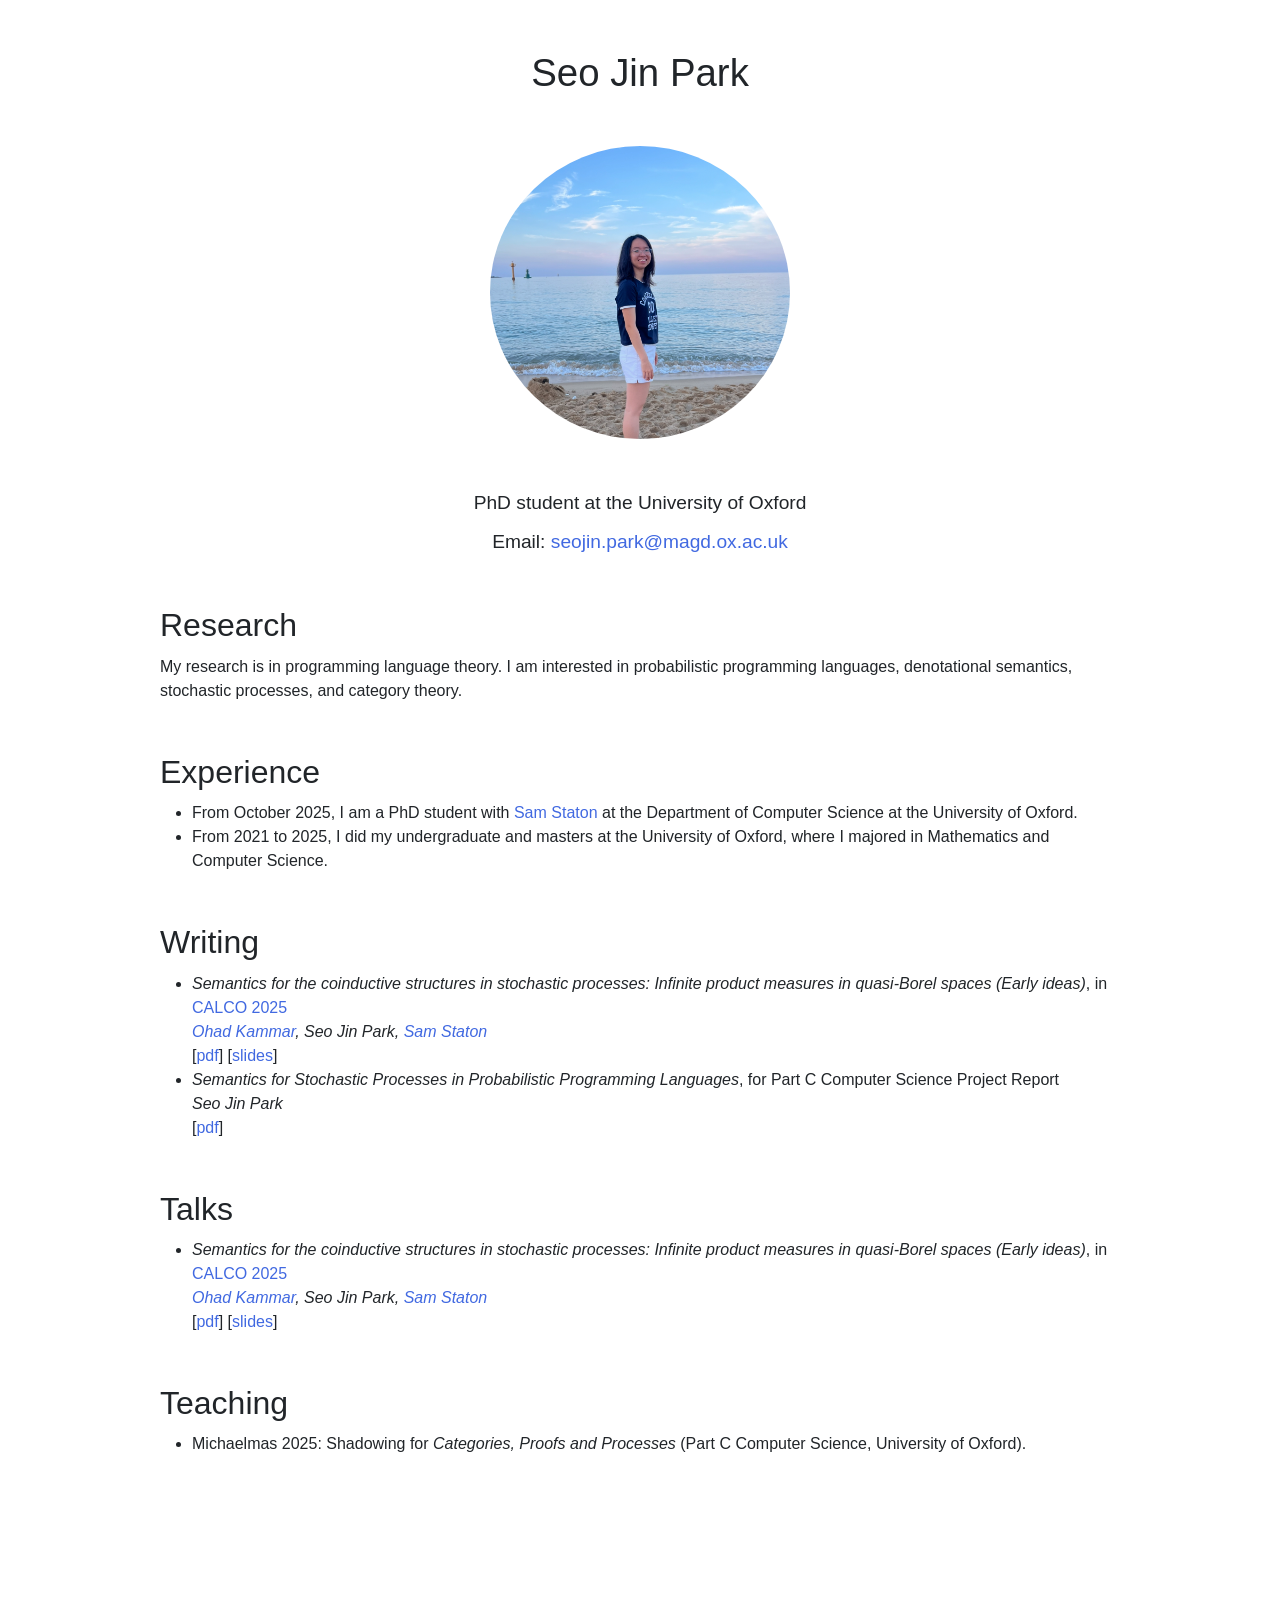
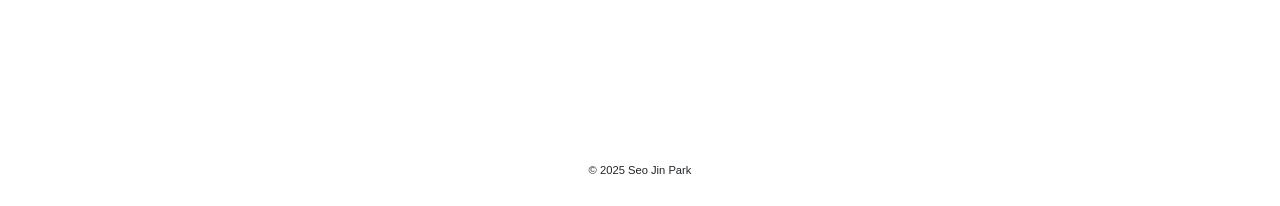
==== index.html @ 8444bc8a "updates" ====
<!DOCTYPE html>
<html lang="en" dir="ltr">
    <head>
        <meta charset="utf-8">
        <meta name="viewport" content="width=device-width, initial-scale=1">
        <link href="https://cdn.jsdelivr.net/npm/bootstrap@5.1.3/dist/css/bootstrap.min.css" rel="stylesheet">
        <script src="https://cdn.jsdelivr.net/npm/bootstrap@5.1.3/dist/js/bootstrap.bundle.min.js"></script>
        <title>Seo Jin Park</title>
        <link rel="stylesheet" href="style.css">
    </head>
    <body>
        <div class="wrapper">
            <h1>Seo Jin Park</h1>
            <img src="images/profile.jpeg" width="300">
            <p>PhD student at the University of Oxford</p>
            <p>Email: <a href="seojin.park@magd.ox.ac.uk">seojin.park@magd.ox.ac.uk</a></p>
        </div>
        <div class="bodystuff">
            <h2>Research</h2>
            <p>My research is in programming language theory. I am interested in probabilistic programming languages, denotational semantics, stochastic processes, and category theory.</p>
            <h2>Experience</h2>
            <ul>
                <li>From October 2025, I am a PhD student with <a href="https://www.cs.ox.ac.uk/people/samuel.staton/main.html">Sam Staton</a> at the Department of Computer Science at the University of Oxford.</li>
                <li>From 2021 to 2025, I did my undergraduate and masters at the University of Oxford, where I majored in Mathematics and Computer Science.</li>
            </ul>

            <h2>Writing</h2>
            <ul>
                <li><i>Semantics for the coinductive structures in stochastic processes: Infinite product measures in quasi-Borel spaces (Early ideas)</i>, in <a href="https://www.coalg.org/calco-mfps-2025/calco/">CALCO 2025</a><br>
                    <i><a href="https://denotational.co.uk/">Ohad Kammar</a>, Seo Jin Park, <a href="https://www.cs.ox.ac.uk/people/samuel.staton/main.html">Sam Staton</a></i> <br>
                    &#091<a href="files/paper_16.pdf">pdf</a>&#093 &#091<a href="files/June16_1700_SeojinPark.pdf">slides</a>&#093
                </li>
                <li><i>Semantics for Stochastic Processes in Probabilistic Programming Languages</i>, for Part C Computer Science Project Report<br>
                    <i>Seo Jin Park</i> <br>
                    &#091<a href="">pdf</a>&#093
                </li>
            </ul>

            <h2>Talks</h2>
            <ul>
                <li><i>Semantics for the coinductive structures in stochastic processes: Infinite product measures in quasi-Borel spaces (Early ideas)</i>, in <a href="https://www.coalg.org/calco-mfps-2025/calco/">CALCO 2025</a><br>
                    <i><a href="https://denotational.co.uk/">Ohad Kammar</a>, Seo Jin Park, <a href="https://www.cs.ox.ac.uk/people/samuel.staton/main.html">Sam Staton</a></i> <br>
                    &#091<a href="files/paper_16.pdf">pdf</a>&#093 &#091<a href="files/June16_1700_SeojinPark.pdf">slides</a>&#093
                </li>
            </ul>

            <h2>Teaching</h2>
            <ul>
                <li>
                    Michaelmas 2025: Shadowing for <i>Categories, Proofs and Processes</i> (Part C Computer Science, University of Oxford).
                </li>
            </ul>

        </div>
        <footer>
            <p class="copyright">© 2025 Seo Jin Park</p>
        </footer>

    </body>
</html>
---- style.css ----
body *{
    font-family: Helvetica;
  }
  
  h1, h2, h3, h4, h5{
      font-weight: normal;
      margin: 0;
      text-transform: capitalize;
  }

  div.wrapper img {
    border-radius: 50%;
    display: block;
    margin: auto;
    margin-bottom: 50px;
  }
  
  .wrapper{
    max-width : 960px;
    margin: 0 auto;
    margin-bottom: 50px;
  }
  
  div.wrapper h2{
    margin: 10px auto;
    font-size: 2.4em;
  }
  div.wrapper h1{
    text-align: center;
    margin: 50px auto;
    font-size: 2.4em;
  }
  div.wrapper p{
    text-align: center;
    margin: 10px auto;
    font-size: 1.2em;
  }

  div.wrapper a:link {
    color: royalblue;
    text-decoration: none;
  }
  div.wrapper a:visited {
    color: royalblue;
    text-decoration: none;
  }

  div.bodystuff a:link {
    color: royalblue;
    text-decoration: none;
  }
  div.bodystuff a:visited {
    color: royalblue;
    text-decoration: none;
  }




  .bodystuff{
    max-width : 960px;
    margin: 0 auto;
    margin-bottom: 50px;
  }

  div.bodystuff h2{
    margin: 10px auto;
    font-size: 2.0em;
  }

  div.bodystuff p{
    margin: 10px auto;
    margin-bottom: 50px;
  }

  div.bodystuff ul{
    margin: 10px auto;
    margin-bottom: 50px;
  }
  
  
  nav{
    justify-self: end;
  }
  
  nav li{
    display: inline-block;
    margin-left: 20px
  }
  
  nav button{
    background: none;
    color: black;
    cursor: pointer;
    border: 0;
    font-size: 1em
  
  }
  
  
  .site-form{
    margin-top: 60px;
    border: 1px solid #00dba0;
    padding: 20px
  }
  
  
  .site-form input, .site-form textarea{
    display: block;
    margin: 20px 0 0 0;
    padding: 10px;
  }
  
  a.highlight{
    border: 1px solid #00dba0;
    padding: 10px;
    border-radius: 4px;
    color: #00dba0;
  }
  
  .helptext, .helptext ul{
    margin: 0 auto 20px;
    color: #bbb;
    font-size: 0.9em;
    display: block;
  }
  
  .errorlist li{
    padding: 10px;
    list-style-type: none;
    border: 1px solid #ff5722;
    color: #ff5722;
    margin: 10px 0;
  }
  
  .errorlist{
    padding: 0;
  }
  
  .site-form input[type="submit"]{
    margin: 0px;
    padding: 0;
    position: relative;
  }
  .logout-link button.logout{
    padding:0;
    position:relative;
    margin-top: 7px;
  }
  
  
  a:link {
    color: #000;
    text-decoration: none;
  }
  a:visited {
    color: #000;
    text-decoration: none;
  }
  
  .solved_circle {
    width: 20px;
    height: 20px;
    -webkit-border-radius: 25px;
    -moz-border-radius: 25px;
    border-radius: 25px;
    background: green;
    float: left;
    margin-right: 10px;
    margin-left: 10px;
  }
  
  .unsolved_circle {
    width: 20px;
    height: 20px;
    -webkit-border-radius: 25px;
    -moz-border-radius: 25px;
    border-radius: 25px;
    background: red;
    float: left;
    margin-right: 10px;
    margin-left: 10px;
  }
  
  .topic_name{
    text-transform: capitalize;
  }
  
  
  
  td.solved_question{
    color: green;
  }
  td.unsolved_question{
    color:red
  }
  
  .correct {
    padding: 10px;
    border: 1px solid green;
    position: relative;
    padding-bottom: 40px;
  }
  .incorrect {
    padding: 10px;
    border: 1px solid red;
    position: relative;
  }
  
  .correct_text{
    color: green;
  }
  .incorrect_text{
    color: red;
  }
  
  .form-inline{
    max-width: 200px;
  }
  
  .navbar-text{
    text-align: right;
  }
  
  .table{
    max-width: 700px;
    float:left;
  }
  .topics-menu{
    margin-left:10px;
  
    float:right;
    position:sticky;
    top:20px;
  }
  .list-group-item{
    text-transform: capitalize;
  }
  .chosen-topic{
    color: red;
  }
  .progress{
    max-width: 900px;
  }
  
  .pagination{
    width: 100%;
  }
  
  .search_results{
    width:100%;
  }
  
  .solution-link{
    color: blue;
  }

  footer {
    position: relative;
    height: 300px;
    width: 100%;
  }

  p.copyright {
    position: absolute;
    width: 100%;
    line-height: 40px;
    font-size: 0.7em;
    text-align: center;
    bottom:0;
  }
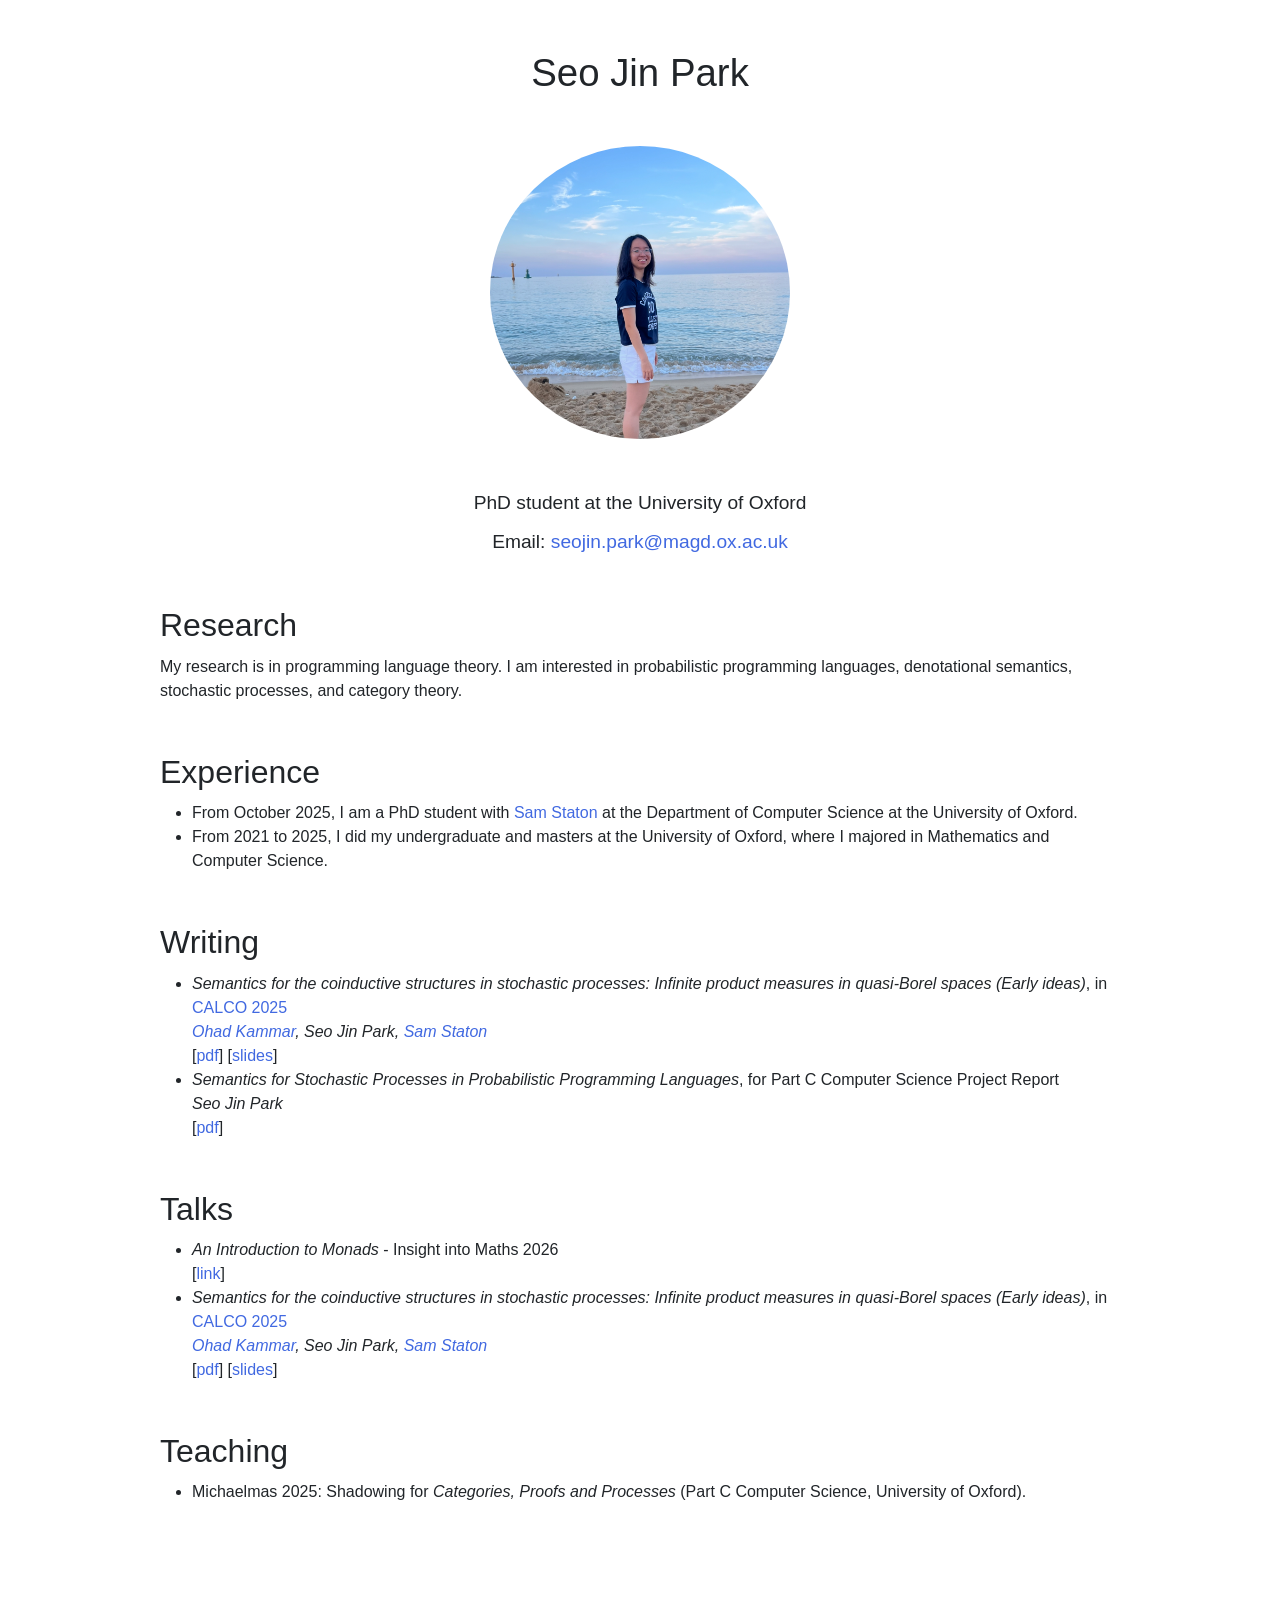
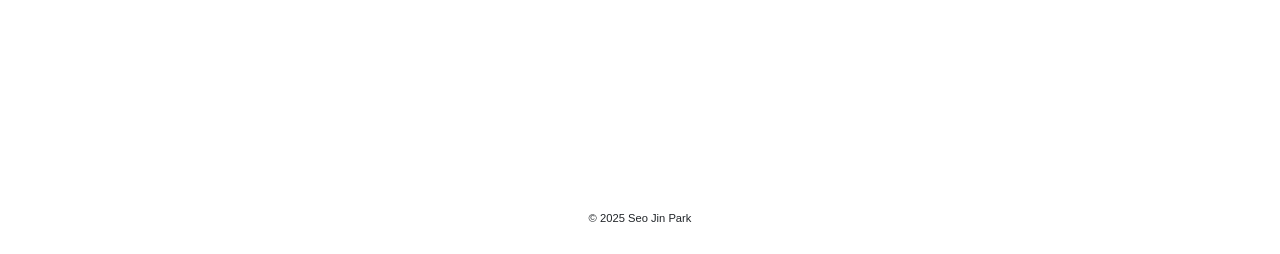
==== commit 99898656: "added insight into maths talk" ====
--- a/index.html
+++ b/index.html
@@ -38,6 +38,9 @@
 
             <h2>Talks</h2>
             <ul>
+                <li><i>An Introduction to Monads</i> - Insight into Maths 2026 <br>
+                    &#091<a href="https://www.youtube.com/watch?v=GMJ-UrnAQaE">link</a>&#093
+                </li>
                 <li><i>Semantics for the coinductive structures in stochastic processes: Infinite product measures in quasi-Borel spaces (Early ideas)</i>, in <a href="https://www.coalg.org/calco-mfps-2025/calco/">CALCO 2025</a><br>
                     <i><a href="https://denotational.co.uk/">Ohad Kammar</a>, Seo Jin Park, <a href="https://www.cs.ox.ac.uk/people/samuel.staton/main.html">Sam Staton</a></i> <br>
                     &#091<a href="files/paper_16.pdf">pdf</a>&#093 &#091<a href="files/June16_1700_SeojinPark.pdf">slides</a>&#093
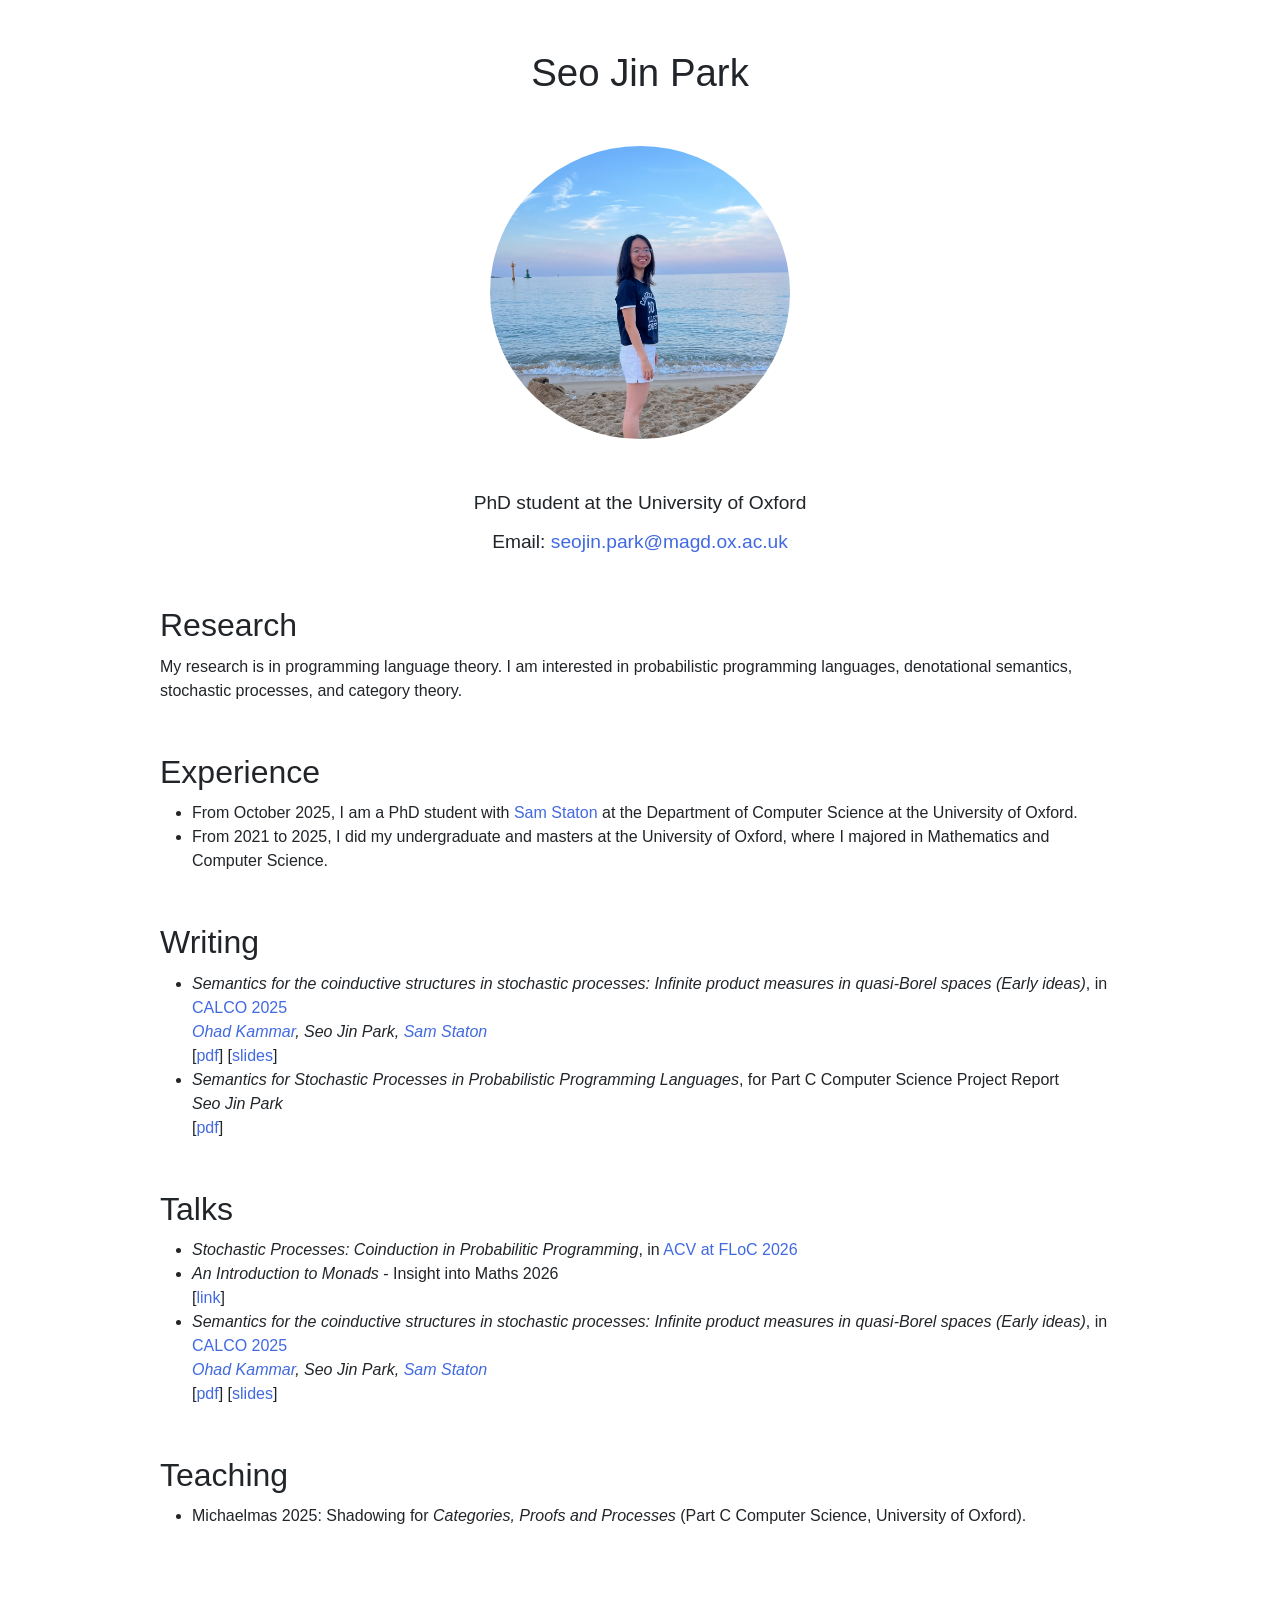
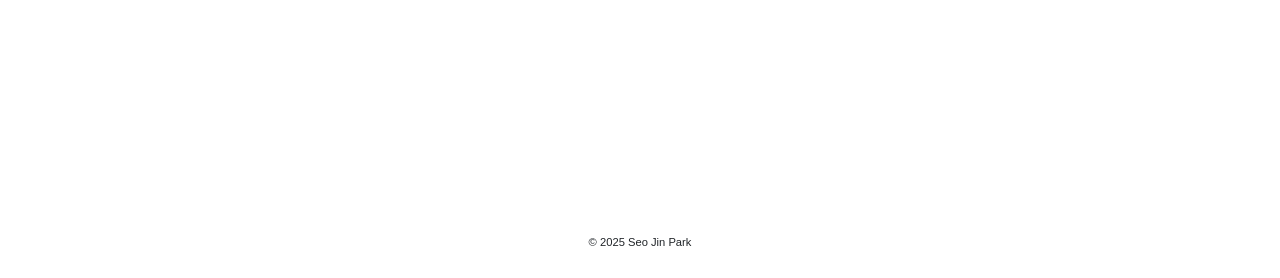
==== commit 48b98b3e: "updated acv" ====
--- a/index.html
+++ b/index.html
@@ -38,6 +38,8 @@
 
             <h2>Talks</h2>
             <ul>
+                <li><i>Stochastic Processes: Coinduction in Probabilitic Programming</i>, in <a href="https://acv-ws.github.io/2026/">ACV at FLoC 2026</a>
+                </li>
                 <li><i>An Introduction to Monads</i> - Insight into Maths 2026 <br>
                     &#091<a href="https://www.youtube.com/watch?v=GMJ-UrnAQaE">link</a>&#093
                 </li>
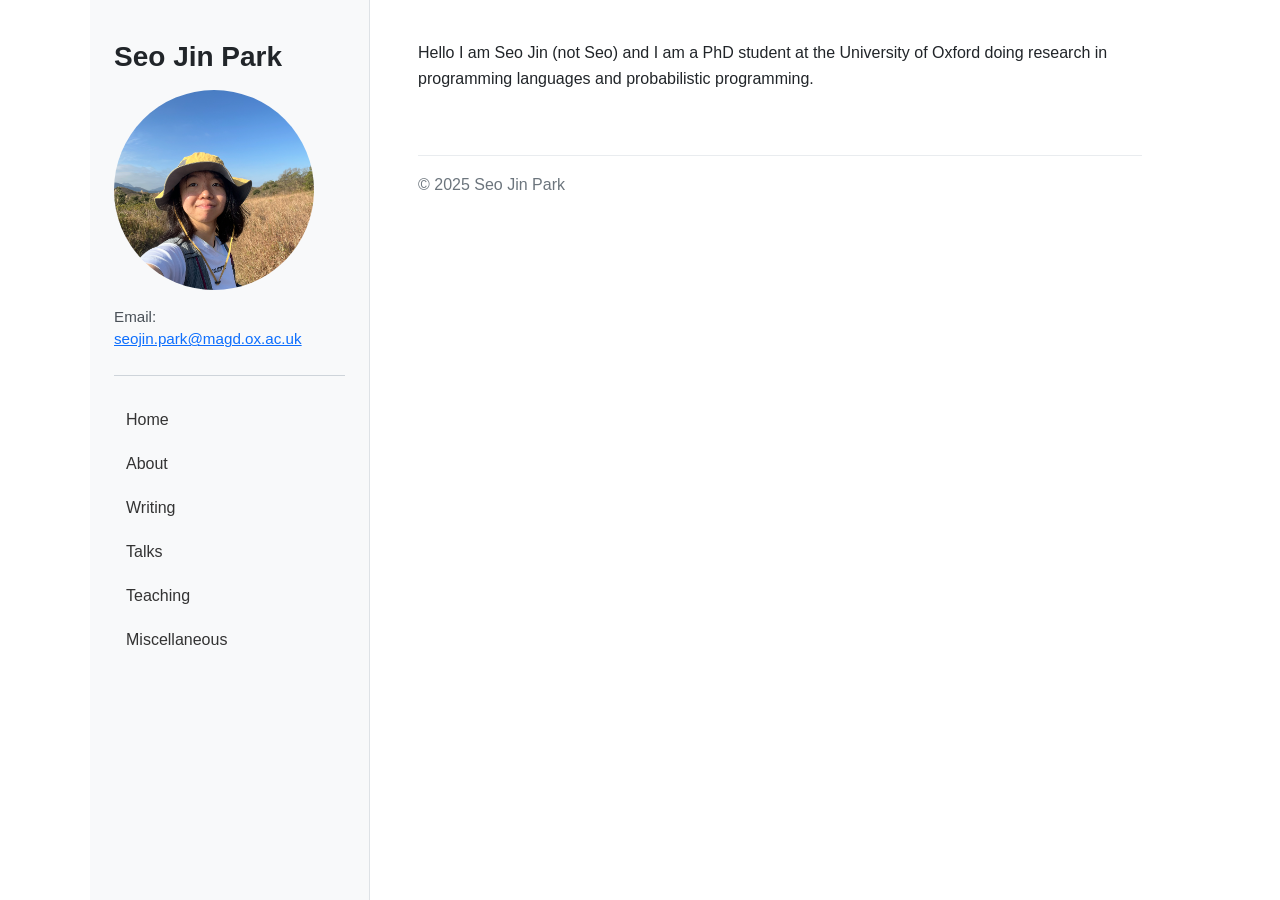
==== commit 15ef0d0d: "home to index" ====
--- a/index.html
+++ b/index.html
@@ -6,60 +6,42 @@
         <link href="https://cdn.jsdelivr.net/npm/bootstrap@5.1.3/dist/css/bootstrap.min.css" rel="stylesheet">
         <script src="https://cdn.jsdelivr.net/npm/bootstrap@5.1.3/dist/js/bootstrap.bundle.min.js"></script>
         <title>Seo Jin Park</title>
+        <meta name="google-site-verification" content="sDeYy9p9vc_cwOv38w6abK2fDcySjNankZboPrDuh5E" />
         <link rel="stylesheet" href="style.css">
     </head>
     <body>
-        <div class="wrapper">
-            <h1>Seo Jin Park</h1>
-            <img src="images/profile.jpeg" width="300">
-            <p>PhD student at the University of Oxford</p>
-            <p>Email: <a href="seojin.park@magd.ox.ac.uk">seojin.park@magd.ox.ac.uk</a></p>
-        </div>
-        <div class="bodystuff">
-            <h2>Research</h2>
-            <p>My research is in programming language theory. I am interested in probabilistic programming languages, denotational semantics, stochastic processes, and category theory.</p>
-            <h2>Experience</h2>
-            <ul>
-                <li>From October 2025, I am a PhD student with <a href="https://www.cs.ox.ac.uk/people/samuel.staton/main.html">Sam Staton</a> at the Department of Computer Science at the University of Oxford.</li>
-                <li>From 2021 to 2025, I did my undergraduate and masters at the University of Oxford, where I majored in Mathematics and Computer Science.</li>
-            </ul>
+        <!-- 1. Enclose everything in layout-container (Controls side margins and centering) -->
+        <div class="layout-container">
+            
+            <!-- Left Sidebar -->
+            <nav class="sidebar">
+                <div class="profile-section">
+                    <h1>Seo Jin Park</h1>
+                    <img src="images/profile.jpeg" alt="Seo Jin Park" class="profile-img">
+                    <p>Email: <a href="mailto:seojin.park@magd.ox.ac.uk">seojin.park@magd.ox.ac.uk</a></p>
+                </div>
 
-            <h2>Writing</h2>
-            <ul>
-                <li><i>Semantics for the coinductive structures in stochastic processes: Infinite product measures in quasi-Borel spaces (Early ideas)</i>, in <a href="https://www.coalg.org/calco-mfps-2025/calco/">CALCO 2025</a><br>
-                    <i><a href="https://denotational.co.uk/">Ohad Kammar</a>, Seo Jin Park, <a href="https://www.cs.ox.ac.uk/people/samuel.staton/main.html">Sam Staton</a></i> <br>
-                    &#091<a href="files/paper_16.pdf">pdf</a>&#093 &#091<a href="files/June16_1700_SeojinPark.pdf">slides</a>&#093
-                </li>
-                <li><i>Semantics for Stochastic Processes in Probabilistic Programming Languages</i>, for Part C Computer Science Project Report<br>
-                    <i>Seo Jin Park</i> <br>
-                    &#091<a href="">pdf</a>&#093
-                </li>
-            </ul>
+                <hr>
 
-            <h2>Talks</h2>
-            <ul>
-                <li><i>Stochastic Processes: Coinduction in Probabilitic Programming</i>, in <a href="https://acv-ws.github.io/2026/">ACV at FLoC 2026</a>
-                </li>
-                <li><i>An Introduction to Monads</i> - Insight into Maths 2026 <br>
-                    &#091<a href="https://www.youtube.com/watch?v=GMJ-UrnAQaE">link</a>&#093
-                </li>
-                <li><i>Semantics for the coinductive structures in stochastic processes: Infinite product measures in quasi-Borel spaces (Early ideas)</i>, in <a href="https://www.coalg.org/calco-mfps-2025/calco/">CALCO 2025</a><br>
-                    <i><a href="https://denotational.co.uk/">Ohad Kammar</a>, Seo Jin Park, <a href="https://www.cs.ox.ac.uk/people/samuel.staton/main.html">Sam Staton</a></i> <br>
-                    &#091<a href="files/paper_16.pdf">pdf</a>&#093 &#091<a href="files/June16_1700_SeojinPark.pdf">slides</a>&#093
-                </li>
-            </ul>
+                <ul class="nav flex-column sidebar-nav">
+                    <li class="nav-item"><a class="nav-link" href="index.html">Home</a></li>
+                    <li class="nav-item"><a class="nav-link" href="about.html">About</a></li>
+                    <li class="nav-item"><a class="nav-link" href="writing.html">Writing</a></li>
+                    <li class="nav-item"><a class="nav-link" href="talks.html">Talks</a></li>
+                    <li class="nav-item"><a class="nav-link" href="teaching.html">Teaching</a></li>
+                    <li class="nav-item"><a class="nav-link" href="misc.html">Miscellaneous</a></li>
+                </ul>
+            </nav>
 
-            <h2>Teaching</h2>
-            <ul>
-                <li>
-                    Michaelmas 2025: Shadowing for <i>Categories, Proofs and Processes</i> (Part C Computer Science, University of Oxford).
-                </li>
-            </ul>
+            <!-- Main Content Area -->
+            <main class="main-content">
+                <p>Hello I am Seo Jin (not Seo) and I am a PhD student at the University of Oxford doing research in programming languages and probabilistic programming.</p>
+
+                <footer>
+                    <p class="copyright">© 2025 Seo Jin Park</p>
+                </footer>
+            </main>
 
         </div>
-        <footer>
-            <p class="copyright">© 2025 Seo Jin Park</p>
-        </footer>
-
     </body>
 </html>
--- a/style.css
+++ b/style.css
@@ -1,271 +1,153 @@
-  body *{
-    font-family: Helvetica;
-  }
-  
-  h1, h2, h3, h4, h5{
-      font-weight: normal;
-      margin: 0;
-      text-transform: capitalize;
-  }
+/* ==========================================================================
+   Base Page & Layout Setup
+   ========================================================================== */
 
-  div.wrapper img {
-    border-radius: 50%;
+   body {
+    margin: 0;
+    padding: 0;
+    font-family: -apple-system, BlinkMacSystemFont, "Segoe UI", Roboto, "Helvetica Neue", Arial, sans-serif;
+    color: #212529;
+    background-color: #ffffff;
+}
+
+/* Centered container to prevent extreme stretching on large monitors */
+.layout-container {
+    display: flex;
+    max-width: 1100px;
+    margin: 0 auto;
+    min-height: 100vh;
+}
+
+/* ==========================================================================
+   Left Sidebar Styling
+   ========================================================================== */
+
+.sidebar {
+    width: 280px;
+    min-width: 280px;
+    padding: 2.5rem 1.5rem;
+    background-color: #f8f9fa; /* Uniform light grey background */
+    border-right: 1px solid #dee2e6;
+}
+
+.profile-section h1 {
+    font-size: 1.75rem;
+    font-weight: 700;
+    margin-bottom: 1rem;
+}
+
+.profile-img {
+  width: 100%;
+  max-width: 200px;
+  aspect-ratio: 1 / 1;      /* Keeps the image perfectly square */
+  object-fit: cover;        /* Prevents image distortion/stretching */
+  border-radius: 50%;       /* Makes the square image a perfect circle */
+  margin-bottom: 1rem;
+  display: block;
+}
+
+.profile-section p {
+    font-size: 0.95rem;
+    margin-bottom: 0.5rem;
+    color: #495057;
+}
+
+.sidebar hr {
+    margin: 1.5rem 0;
+    border-top: 1px solid #ced4da;
+    opacity: 1;
+}
+
+/* Sidebar Navigation Links */
+.sidebar-nav {
+    padding-left: 0;
+    list-style: none;
+}
+
+.sidebar-nav .nav-item {
+    margin-bottom: 0.25rem;
+}
+
+.sidebar-nav .nav-link {
+    color: #333333;
+    padding: 0.5rem 0.75rem;
+    border-radius: 4px;
+    text-decoration: none;
+    font-weight: 500;
     display: block;
-    margin: auto;
-    margin-bottom: 50px;
-  }
-  
-  .wrapper{
-    max-width : 960px;
-    margin: 0 auto;
-    margin-bottom: 50px;
-  }
-  
-  div.wrapper h2{
-    margin: 10px auto;
-    font-size: 2.4em;
-  }
-  div.wrapper h1{
-    text-align: center;
-    margin: 50px auto;
-    font-size: 2.4em;
-  }
-  div.wrapper p{
-    text-align: center;
-    margin: 10px auto;
-    font-size: 1.2em;
-  }
+    transition: background-color 0.15s ease-in-out, color 0.15s ease-in-out;
+}
 
-  div.wrapper a:link {
-    color: royalblue;
-    text-decoration: none;
-  }
-  div.wrapper a:visited {
-    color: royalblue;
-    text-decoration: none;
-  }
+.sidebar-nav .nav-link:hover {
+    background-color: #e9ecef;
+    color: #0d6efd;
+}
 
-  div.bodystuff a:link {
-    color: royalblue;
-    text-decoration: none;
-  }
-  div.bodystuff a:visited {
-    color: royalblue;
-    text-decoration: none;
-  }
+/* Active link highlighting */
+.sidebar-nav .nav-link.active {
+    font-weight: 700;
+    color: #0d6efd;
+    background-color: transparent; /* Set to #e7f1ff if you want a light blue box */
+}
 
+/* ==========================================================================
+   Main Content Area
+   ========================================================================== */
 
+.main-content {
+    flex: 1;
+    padding: 2.5rem 3rem;
+}
 
+.main-content h2 {
+    font-size: 1.75rem;
+    font-weight: 600;
+    margin-top: 0;
+    margin-bottom: 1.25rem;
+    color: #212529;
+}
 
-  .bodystuff{
-    max-width : 960px;
-    margin: 0 auto;
-    margin-bottom: 50px;
-  }
+.main-content p, 
+.main-content li {
+    font-size: 1rem;
+    line-height: 1.6;
+}
 
-  div.bodystuff h2{
-    margin: 10px auto;
-    font-size: 2.0em;
-  }
+.main-content ul {
+    padding-left: 1.25rem;
+    margin-bottom: 2rem;
+}
 
-  div.bodystuff p{
-    margin: 10px auto;
-    margin-bottom: 50px;
-  }
+.main-content li {
+    margin-bottom: 0.75rem;
+}
 
-  div.bodystuff ul{
-    margin: 10px auto;
-    margin-bottom: 50px;
-  }
-  
-  
-  nav{
-    justify-self: end;
-  }
-  
-  nav li{
-    display: inline-block;
-    margin-left: 20px
-  }
-  
-  nav button{
-    background: none;
-    color: black;
-    cursor: pointer;
-    border: 0;
-    font-size: 1em
-  
-  }
-  
-  
-  .site-form{
-    margin-top: 60px;
-    border: 1px solid #00dba0;
-    padding: 20px
-  }
-  
-  
-  .site-form input, .site-form textarea{
-    display: block;
-    margin: 20px 0 0 0;
-    padding: 10px;
-  }
-  
-  a.highlight{
-    border: 1px solid #00dba0;
-    padding: 10px;
-    border-radius: 4px;
-    color: #00dba0;
-  }
-  
-  .helptext, .helptext ul{
-    margin: 0 auto 20px;
-    color: #bbb;
-    font-size: 0.9em;
-    display: block;
-  }
-  
-  .errorlist li{
-    padding: 10px;
-    list-style-type: none;
-    border: 1px solid #ff5722;
-    color: #ff5722;
-    margin: 10px 0;
-  }
-  
-  .errorlist{
-    padding: 0;
-  }
-  
-  .site-form input[type="submit"]{
-    margin: 0px;
-    padding: 0;
-    position: relative;
-  }
-  .logout-link button.logout{
-    padding:0;
-    position:relative;
-    margin-top: 7px;
-  }
-  
-  
-  a:link {
-    color: #000;
-    text-decoration: none;
-  }
-  a:visited {
-    color: #000;
-    text-decoration: none;
-  }
-  
-  .solved_circle {
-    width: 20px;
-    height: 20px;
-    -webkit-border-radius: 25px;
-    -moz-border-radius: 25px;
-    border-radius: 25px;
-    background: green;
-    float: left;
-    margin-right: 10px;
-    margin-left: 10px;
-  }
-  
-  .unsolved_circle {
-    width: 20px;
-    height: 20px;
-    -webkit-border-radius: 25px;
-    -moz-border-radius: 25px;
-    border-radius: 25px;
-    background: red;
-    float: left;
-    margin-right: 10px;
-    margin-left: 10px;
-  }
-  
-  .topic_name{
-    text-transform: capitalize;
-  }
-  
-  
-  
-  td.solved_question{
-    color: green;
-  }
-  td.unsolved_question{
-    color:red
-  }
-  
-  .correct {
-    padding: 10px;
-    border: 1px solid green;
-    position: relative;
-    padding-bottom: 40px;
-  }
-  .incorrect {
-    padding: 10px;
-    border: 1px solid red;
-    position: relative;
-  }
-  
-  .correct_text{
-    color: green;
-  }
-  .incorrect_text{
-    color: red;
-  }
-  
-  .form-inline{
-    max-width: 200px;
-  }
-  
-  .navbar-text{
-    text-align: right;
-  }
-  
-  .table{
-    max-width: 700px;
-    float:left;
-  }
-  .topics-menu{
-    margin-left:10px;
-  
-    float:right;
-    position:sticky;
-    top:20px;
-  }
-  .list-group-item{
-    text-transform: capitalize;
-  }
-  .chosen-topic{
-    color: red;
-  }
-  .progress{
-    max-width: 900px;
-  }
-  
-  .pagination{
-    width: 100%;
-  }
-  
-  .search_results{
-    width:100%;
-  }
-  
-  .solution-link{
-    color: blue;
-  }
+footer {
+    margin-top: 4rem;
+    padding-top: 1rem;
+    border-top: 1px solid #e9ecef;
+    color: #6c757d;
+    font-size: 0.875rem;
+}
 
-  footer {
-    position: relative;
-    height: 300px;
-    width: 100%;
-  }
+/* ==========================================================================
+   Responsive View (Mobile & Tablet)
+   ========================================================================== */
 
-  p.copyright {
-    position: absolute;
-    width: 100%;
-    line-height: 40px;
-    font-size: 0.7em;
-    text-align: center;
-    bottom:0;
-  }+@media (max-width: 768px) {
+    .layout-container {
+        flex-direction: column;
+    }
+    
+    .sidebar {
+        width: 100%;
+        min-width: auto;
+        border-right: none;
+        border-bottom: 1px solid #dee2e6;
+        padding: 1.5rem;
+    }
+
+    .main-content {
+        padding: 1.5rem;
+    }
+}
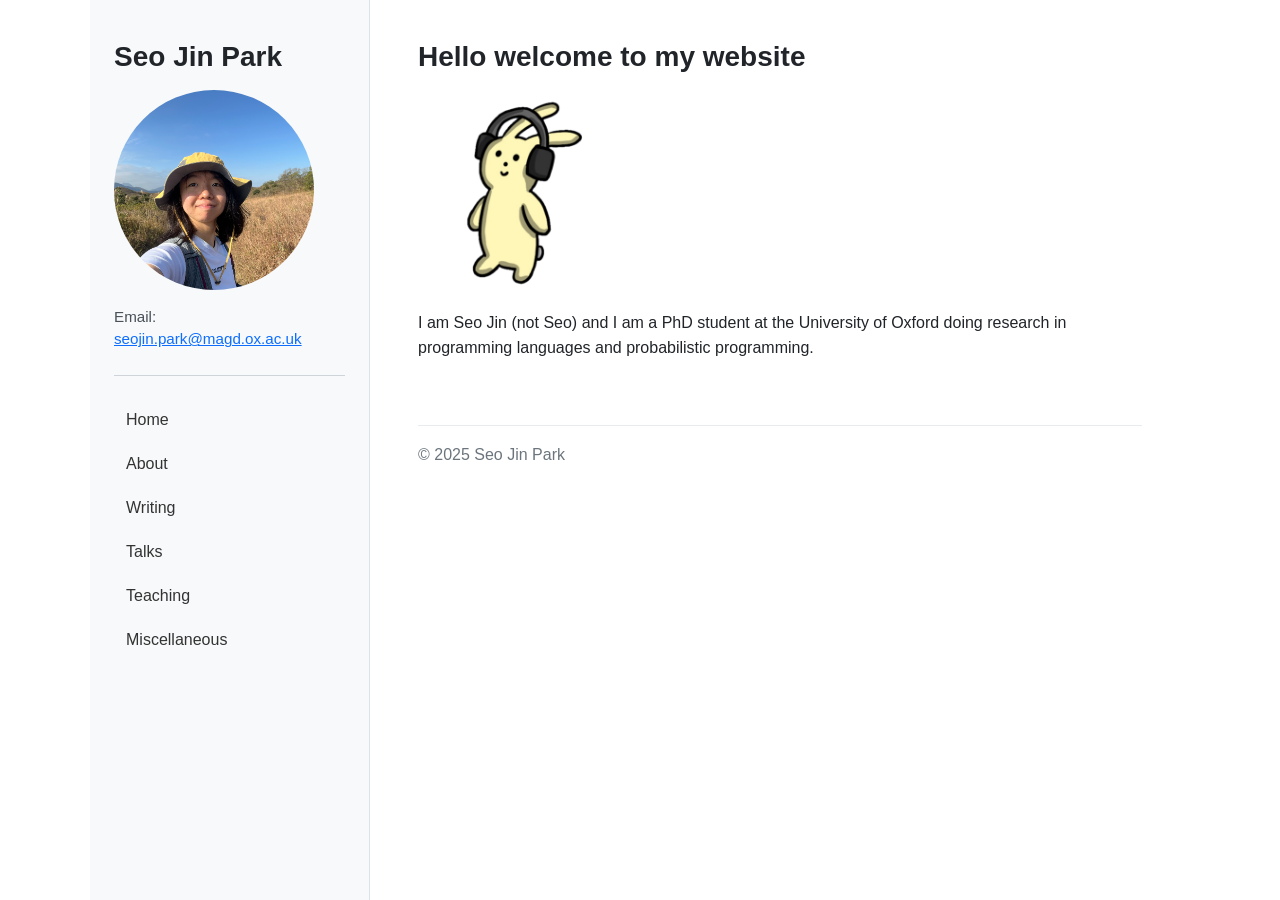
==== commit 8262d9d7: "added rabbit" ====
--- a/index.html
+++ b/index.html
@@ -5,6 +5,8 @@
         <meta name="viewport" content="width=device-width, initial-scale=1">
         <link href="https://cdn.jsdelivr.net/npm/bootstrap@5.1.3/dist/css/bootstrap.min.css" rel="stylesheet">
         <script src="https://cdn.jsdelivr.net/npm/bootstrap@5.1.3/dist/js/bootstrap.bundle.min.js"></script>
+        <!-- Standard Favicon (Browser Tabs) -->
+        <link rel="icon" type="image/png" href="favicon1.png">
         <title>Seo Jin Park</title>
         <meta name="google-site-verification" content="sDeYy9p9vc_cwOv38w6abK2fDcySjNankZboPrDuh5E" />
         <link rel="stylesheet" href="style.css">
@@ -35,7 +37,9 @@
 
             <!-- Main Content Area -->
             <main class="main-content">
-                <p>Hello I am Seo Jin (not Seo) and I am a PhD student at the University of Oxford doing research in programming languages and probabilistic programming.</p>
+                <h2>Hello welcome to my website</h2>
+                <img src="parkrabbit.png" alt="" class="profile-img">
+                <p>I am Seo Jin (not Seo) and I am a PhD student at the University of Oxford doing research in programming languages and probabilistic programming.</p>
 
                 <footer>
                     <p class="copyright">© 2025 Seo Jin Park</p>
--- a/style.css
+++ b/style.css
@@ -150,4 +150,11 @@
     .main-content {
         padding: 1.5rem;
     }
+}
+
+.circle-icon {
+  width: 32px;            /* Set desired icon width */
+  height: 32px;           /* Match height for 1:1 square ratio */
+  object-fit: cover;      /* Prevents image distortion */
+  border-radius: 50%;     /* Cuts out corners into a circle */
 }
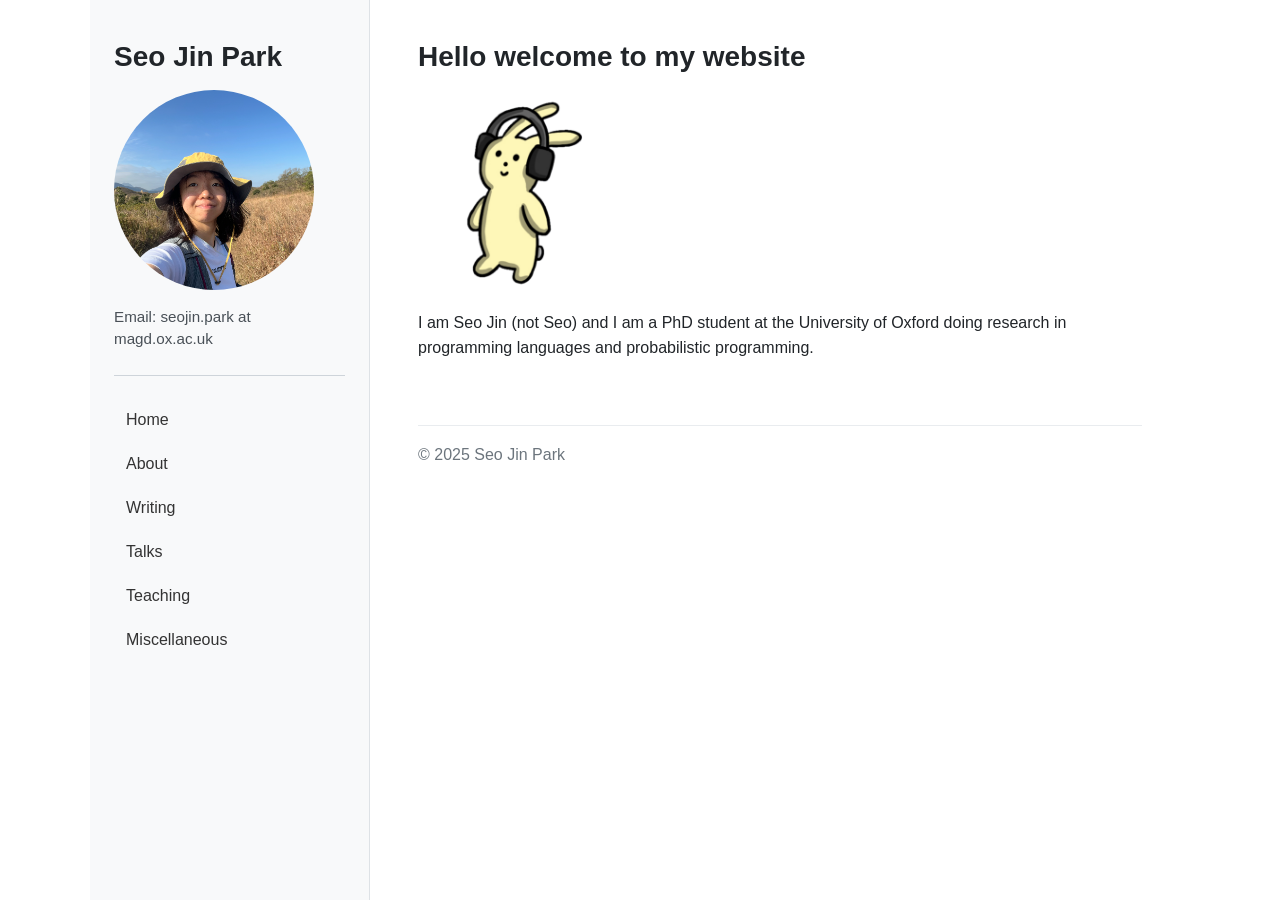
==== commit 4ddb26f4: "email" ====
--- a/index.html
+++ b/index.html
@@ -20,7 +20,7 @@
                 <div class="profile-section">
                     <h1>Seo Jin Park</h1>
                     <img src="images/profile.jpeg" alt="Seo Jin Park" class="profile-img">
-                    <p>Email: <a href="mailto:seojin.park@magd.ox.ac.uk">seojin.park@magd.ox.ac.uk</a></p>
+                    <p>Email: seojin.park at magd.ox.ac.uk</p>
                 </div>
 
                 <hr>
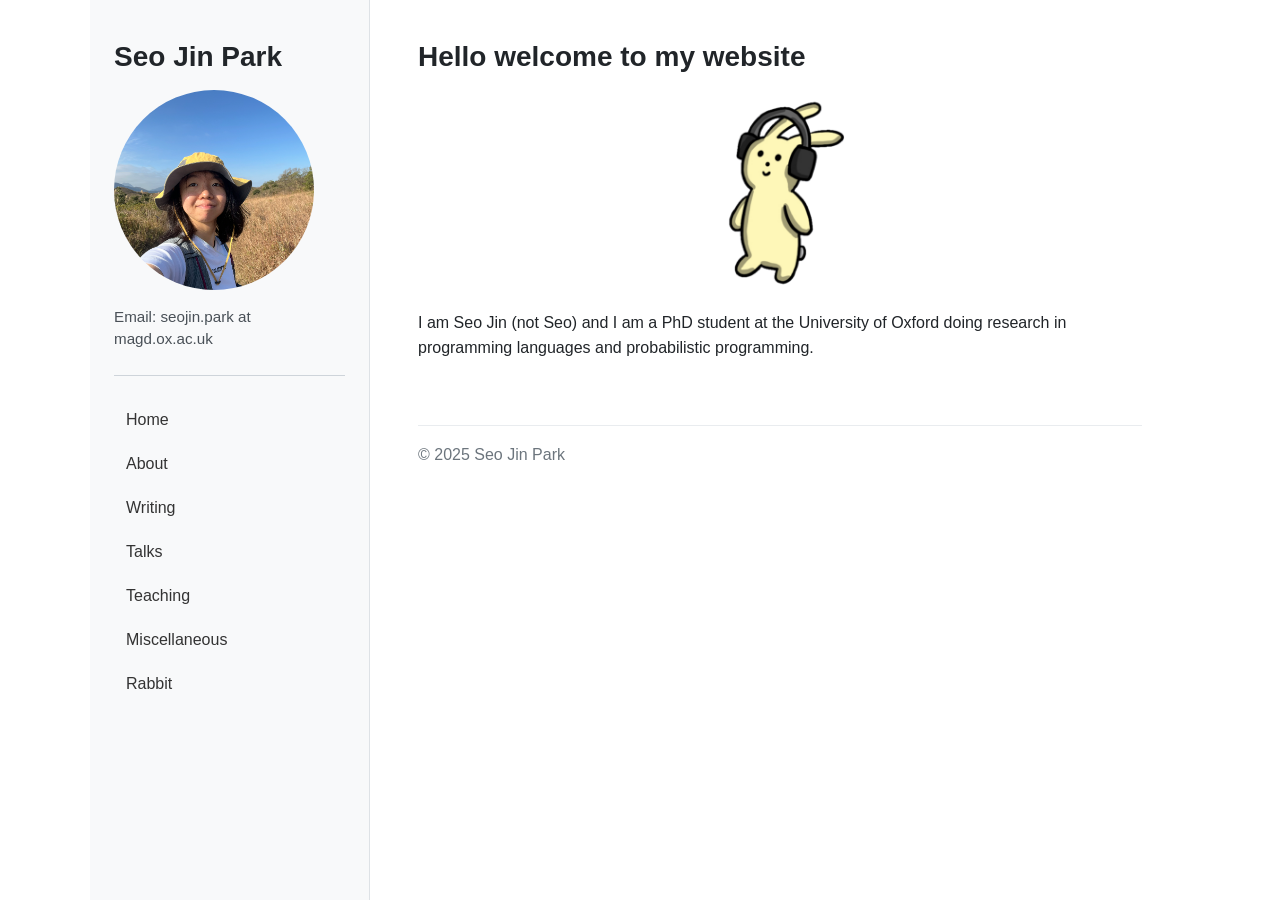
==== commit 34f93194: "added rabbit page" ====
--- a/index.html
+++ b/index.html
@@ -32,13 +32,14 @@
                     <li class="nav-item"><a class="nav-link" href="talks.html">Talks</a></li>
                     <li class="nav-item"><a class="nav-link" href="teaching.html">Teaching</a></li>
                     <li class="nav-item"><a class="nav-link" href="misc.html">Miscellaneous</a></li>
+                    <li class="nav-item"><a class="nav-link" href="rabbit.html">Rabbit</a></li>
                 </ul>
             </nav>
 
             <!-- Main Content Area -->
             <main class="main-content">
                 <h2>Hello welcome to my website</h2>
-                <img src="parkrabbit.png" alt="" class="profile-img">
+                <img src="parkrabbit.png" alt="" class="profile-img mx-auto">
                 <p>I am Seo Jin (not Seo) and I am a PhD student at the University of Oxford doing research in programming languages and probabilistic programming.</p>
 
                 <footer>
